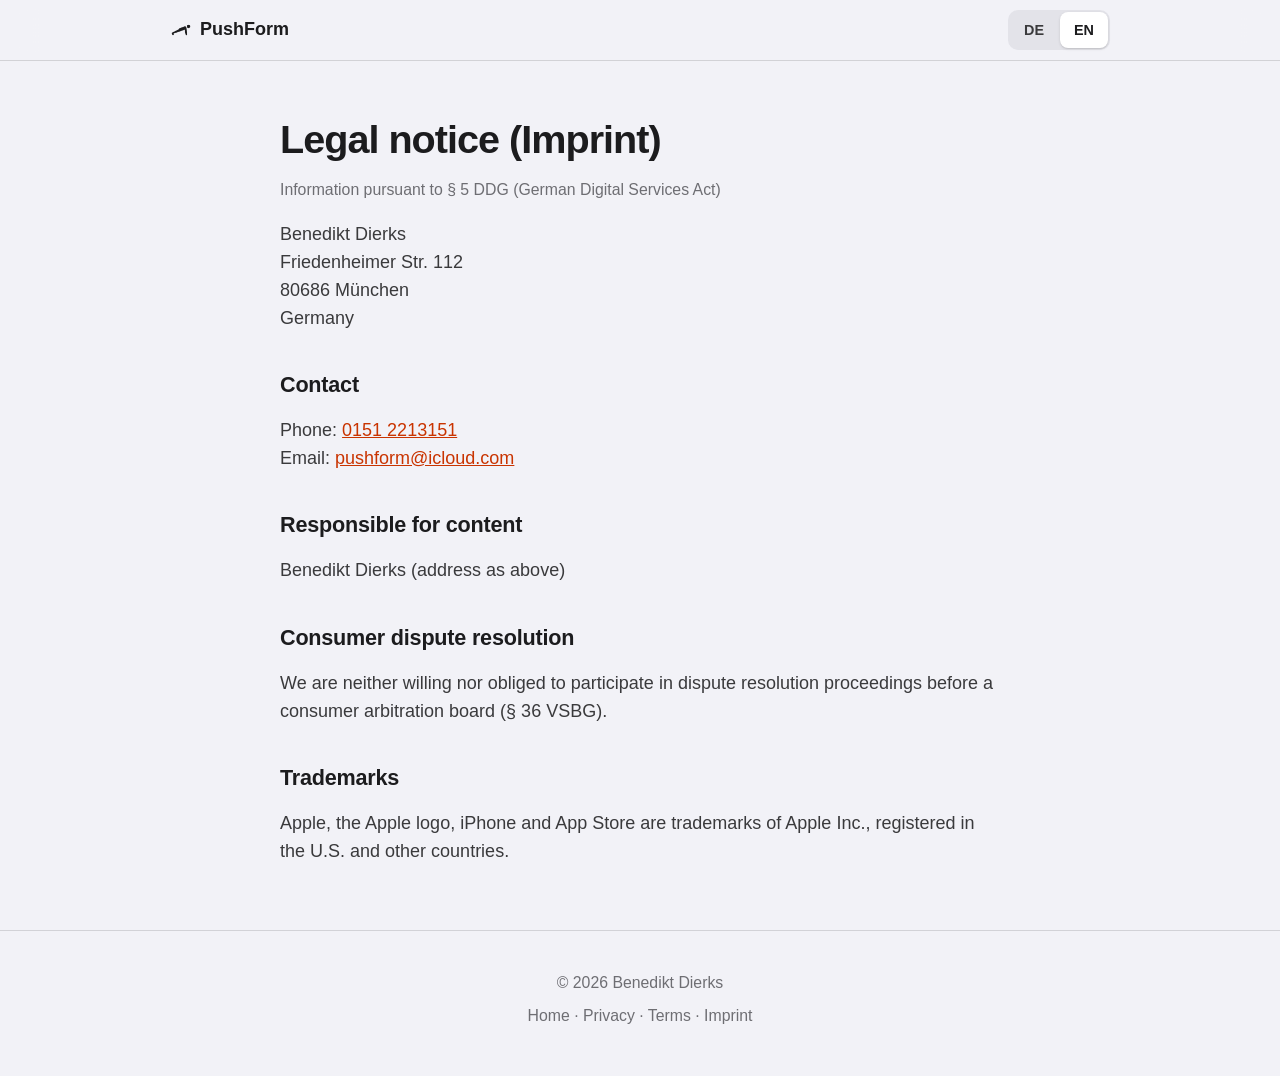
==== impressum.html @ 7917ceb8 "Website: Support-Seite in die FAQ der Startseite ueberfuehrt Fragen zu Loeschen, iCloud-Daten und Ch" ====
<!DOCTYPE html>
<html lang="de">
<head>
<meta charset="utf-8">
<meta name="viewport" content="width=device-width, initial-scale=1">
  <link rel="icon" href="favicon.ico" sizes="any">
  <link rel="icon" type="image/png" sizes="32x32" href="favicon-32.png">
  <link rel="apple-touch-icon" href="icon.png">
<meta name="robots" content="noindex, nofollow, noarchive">
<title>PushForm – Impressum</title>
<link rel="stylesheet" href="site.css">
</head>
<body class="doc">
<header class="site">
  <div class="topbar">
    <a class="brand" href="index.html"><span class="fig" aria-hidden="true"></span>PushForm</a>
    <span class="langsw" role="group" aria-label="Sprache" data-en-label="Language"><button type="button" data-lang="de" lang="de" aria-label="Deutsch" aria-pressed="false">DE</button><button type="button" data-lang="en" lang="en" aria-label="English" aria-pressed="false">EN</button></span>
  </div>
</header>


<h1>Impressum</h1>
<p class="meta">Angaben gemäß § 5 DDG (Digitale-Dienste-Gesetz)</p>

<p>
Benedikt Dierks<br>
Friedenheimer Str. 112<br>
80686 München<br>
Deutschland
</p>

<h2>Kontakt</h2>
<p>Telefon: <a href="tel:+491512213151">0151 2213151</a><br>
E-Mail: <a href="mailto:pushform@icloud.com">pushform@icloud.com</a></p>

<h2>Verantwortlich für den Inhalt nach § 18 Abs. 2 MStV</h2>
<p>Benedikt Dierks (Anschrift wie oben)</p>

<h2>Verbraucherstreitbeilegung</h2>
<p>Wir sind nicht bereit und nicht verpflichtet, an Streitbeilegungsverfahren vor einer Verbraucherschlichtungsstelle teilzunehmen (§ 36 VSBG).</p>

<!-- Markenhinweis: Pflicht, weil die Website das App-Store-Badge zeigt ("credit both Apple and the
     Apple Logo"), einmal je Website dort, wo die rechtlichen Hinweise stehen; ausserhalb der USA
     ohne ®-Zeichen. Quelle: developer.apple.com/app-store/marketing/guidelines (Credit Lines). -->
<h2>Markenhinweis</h2>
<p>Apple, das Apple-Logo, iPhone und App Store sind Marken der Apple Inc., eingetragen in den USA und weiteren Ländern.</p>

<hr>

<h1 id="en">Legal notice (Imprint)</h1>
<p class="meta">Information pursuant to § 5 DDG (German Digital Services Act)</p>

<p>
Benedikt Dierks<br>
Friedenheimer Str. 112<br>
80686 München<br>
Germany
</p>

<h2>Contact</h2>
<p>Phone: <a href="tel:+491512213151">0151 2213151</a><br>
Email: <a href="mailto:pushform@icloud.com">pushform@icloud.com</a></p>

<h2>Responsible for content</h2>
<p>Benedikt Dierks (address as above)</p>

<h2>Consumer dispute resolution</h2>
<p>We are neither willing nor obliged to participate in dispute resolution proceedings before a consumer arbitration board (§ 36 VSBG).</p>

<h2>Trademarks</h2>
<p>Apple, the Apple logo, iPhone and App Store are trademarks of Apple Inc., registered in the U.S. and other countries.</p>
<footer class="site site-foot">
    © 2026 Benedikt Dierks
    <div class="row">
      <a href="index.html" data-en="Home">Start</a> ·
      <a href="privacy.html" data-en="Privacy">Datenschutz</a> ·
      <a href="terms.html" data-en="Terms">Nutzungsbedingungen</a> ·
      <a href="impressum.html" data-en="Imprint">Impressum</a>
    </div>
  </footer>

<script>
(function(){
  var en=document.getElementById('en');
  var deN=[],enN=[];
  if(en){
    var start=en.previousElementSibling; while(start&&start.tagName!=='HR'){start=start.previousElementSibling;} if(!start)start=en;
    var inEn=false;
    Array.prototype.forEach.call(document.body.children,function(el){
      if(el.classList.contains('site')||el.tagName==='SCRIPT')return;
      if(el===start){inEn=true; if(el.tagName==='HR'){el.style.display='none'; return;}}
      (inEn?enN:deN).push(el);
    });
  }
  var nodes=document.querySelectorAll('[data-en]');
  var deTxt=[]; nodes.forEach(function(n){deTxt.push(n.innerHTML);});
  var btns=document.querySelectorAll('.langsw button');
  function apply(l){
    deN.forEach(function(e){e.style.display=l==='de'?'':'none';});
    enN.forEach(function(e){e.style.display=l==='en'?'':'none';});
    nodes.forEach(function(n,i){n.innerHTML=l==='en'?n.getAttribute('data-en'):deTxt[i];});
    document.documentElement.lang=l;
    try{localStorage.setItem('pf_lang',l);}catch(e){}
    btns.forEach(function(b){var on=b.getAttribute('data-lang')===l; b.classList.toggle('on',on); b.setAttribute('aria-pressed',on?'true':'false');}); document.querySelectorAll('[data-en-label]').forEach(function(n){ if(!n.dataset.deLabel) n.dataset.deLabel=n.getAttribute('aria-label'); n.setAttribute('aria-label', l==='en'?n.dataset.enLabel:n.dataset.deLabel); });
  }
  var q=(location.search.match(/[?&]lang=(de|en)/i)||[])[1];
  var init=q?q.toLowerCase():null;
  if(!init){try{init=localStorage.getItem('pf_lang');}catch(e){}}
  if(!init)init=(navigator.language||'en').toLowerCase().indexOf('de')===0?'de':'en';
  btns.forEach(function(b){b.addEventListener('click',function(){apply(b.getAttribute('data-lang'));});});
  var _hdr=document.querySelector('header'), _tg=document.querySelector('.nav-toggle');
  if(_tg&&_hdr){
    _tg.addEventListener('click',function(){var o=_hdr.classList.toggle('navopen');_tg.setAttribute('aria-expanded',o?'true':'false');});
    Array.prototype.forEach.call(_hdr.querySelectorAll('nav a'),function(a){a.addEventListener('click',function(){_hdr.classList.remove('navopen');_tg.setAttribute('aria-expanded','false');});});
  }
  apply(init);
})();
</script>
</body>
</html>
---- site.css ----
/* Gemeinsame Gestaltung aller Seiten (Startseite, Support, Datenschutz, Nutzungsbedingungen,
   Impressum). Farben wie in der App: iOS-Systemgrau (systemGroupedBackground) mit weissen bzw.
   dunkelgrauen Karten, Akzent Apple-System-Orange. Seitenspezifisches steht in der jeweiligen Seite. */

/* ---------- Farbtoken (hell / dunkel) ---------- */
:root { color-scheme: light dark;
  --bg1: #F2F2F7;            /* systemGroupedBackground */
  --bg3: #FFFFFF;            /* secondarySystemGroupedBackground */
  --card: #FFFFFF; --card-alt: #F2F2F7;
  --text: #1C1C1E; --body: #3A3A3C; --muted: #6E6E73; --line: rgba(60,60,67,.18);
  --accent: #C93400;         /* systemOrange mit erhoehtem Kontrast, fuer Text (5,2:1 auf Weiss) */
  --brand1: #FF9500; --brand2: #FFCC00; --star: #FF9F0A;
  --btn-bg: #FF9500; --btn-fg: #FFFFFF;   /* wie Color.brandKey (systemOrange) in der App */
  --seg-track: rgba(118,118,128,.12); --seg-on: #FFFFFF;
  --r-device: 14% / 6.45%;
  --edge: 0 0 0 1px rgba(60,60,67,.12);
  --shadow: 0 30px 60px -24px rgba(0,0,0,.30), 0 10px 24px -12px rgba(0,0,0,.14); }
@media (prefers-color-scheme: dark) { :root {
  --bg1: #000000; --bg3: #1C1C1E; --card: #1C1C1E; --card-alt: #2C2C2E;
  --text: #FFFFFF; --body: #E5E5EA; --muted: #98989F; --line: rgba(84,84,88,.65);
  --accent: #FFB340; --brand1: #FF9F0A; --btn-bg: #FF9F0A; --btn-fg: #FFFFFF;
  --seg-track: rgba(118,118,128,.24); --seg-on: #636366;
  --edge: 0 0 0 1px rgba(255,255,255,.16);
  --shadow: 0 30px 60px -24px rgba(0,0,0,.85), 0 10px 24px -12px rgba(0,0,0,.6); } }

* { box-sizing: border-box; }
/* 112,5 % = 18 px als Grundgroesse, folgt aber der Schrifteinstellung des Browsers */
html { font-size: 112.5%; scroll-behavior: smooth; scroll-padding-top: 5rem; }
@media (prefers-reduced-motion: reduce) { html { scroll-behavior: auto; } }
body { margin: 0; background: var(--bg1); color: var(--body); line-height: 1.55; font-size: 1rem;
       font-family: ui-sans-serif, -apple-system, BlinkMacSystemFont, "Segoe UI", Roboto, Helvetica, Arial, sans-serif;
       -webkit-font-smoothing: antialiased; }
a { color: var(--accent); }
.vh { position: absolute; width: 1px; height: 1px; overflow: hidden; clip: rect(0 0 0 0); white-space: nowrap; }

/* ---------- Kopfleiste: Marke links, Sprach-Umschalter rechts ---------- */
header.site { position: sticky; top: 0; z-index: 40; background: var(--bg1);
              background: color-mix(in srgb, var(--bg1) 92%, transparent);
              -webkit-backdrop-filter: saturate(180%) blur(16px); backdrop-filter: saturate(180%) blur(16px);
              border-bottom: 1px solid var(--line); }
.topbar { max-width: 980px; margin: 0 auto; padding: 10px 20px; display: flex; align-items: center; gap: 12px; }
.brand { display: flex; align-items: center; gap: 8px; font-weight: 700; color: var(--text); text-decoration: none; }
.brand .fig { width: 22px; height: 22px; background: var(--text);
              -webkit-mask: url(figure.png) center/contain no-repeat; mask: url(figure.png) center/contain no-repeat; }
.brand:focus-visible { outline: 3px solid var(--accent); outline-offset: 3px; border-radius: 8px; }

/* Sprach-Umschalter im Stil eines iOS-Segmentschalters */
.langsw { margin-left: auto; display: inline-flex; padding: 2px; gap: 2px; border-radius: 10px; background: var(--seg-track); }
.langsw button { font: inherit; font-size: .8rem; font-weight: 600; min-width: 48px; min-height: 36px; padding: 4px 12px;
                 border: 0; border-radius: 8px; background: transparent; color: var(--body); cursor: pointer;
                 transition: background-color .2s ease, box-shadow .2s ease; }
.langsw button.on { background: var(--seg-on); color: var(--text); box-shadow: 0 1px 3px rgba(0,0,0,.12), 0 1px 1px rgba(0,0,0,.06); }
.langsw button:focus-visible { outline: 3px solid var(--accent); outline-offset: 1px; }
@media (prefers-reduced-motion: reduce) { .langsw button { transition: none; } }
@media (max-width: 48em) { .langsw button { min-height: 44px; } }

/* ---------- Knopf ---------- */
.btn { display: inline-block; background: var(--btn-bg); color: var(--btn-fg); padding: 13px 26px; border-radius: 999px;
       text-decoration: none; font-weight: 700; font-size: 1rem; }
.btn:hover { filter: brightness(1.06); }
.btn:focus-visible { outline: 3px solid var(--accent); outline-offset: 3px; }

/* ---------- Fuss ---------- */
footer.site-foot { text-align: center; color: var(--muted); font-size: .88rem; padding: 40px 20px 48px; border-top: 1px solid var(--line); }
footer.site-foot a { color: var(--muted); text-decoration: none; white-space: nowrap; }
footer.site-foot a:hover, footer.site-foot a:focus-visible { color: var(--text); text-decoration: underline; }
footer.site-foot .row { margin-top: 8px; }

/* ---------- Textseiten (Support, Datenschutz, Nutzungsbedingungen, Impressum) ----------
   Der Inhalt steht direkt im body (das Sprachskript teilt DE/EN an den body-Kindern),
   deshalb wird jedes Kind auf die Lesebreite begrenzt. */
body.doc > :not(header):not(footer):not(script):not(dialog) { max-width: 760px; margin-left: auto; margin-right: auto; padding-left: 20px; padding-right: 20px; }
body.doc > ul, body.doc > ol { padding-left: calc(20px + 1.4em); }
body.doc > h1:first-of-type, body.doc > h1#en { margin-top: 56px; }
body.doc h1 { font-size: clamp(1.7rem, 3.6vw, 2.2rem); line-height: 1.15; letter-spacing: -.025em; color: var(--text); font-weight: 750; margin-bottom: 8px; }
body.doc h2 { font-size: 1.2rem; line-height: 1.25; letter-spacing: -.01em; color: var(--text); margin-top: 2.2rem; }
body.doc h3 { font-size: 1.02rem; color: var(--text); margin-top: 1.6rem; }
body.doc p, body.doc li { color: var(--body); }
body.doc .meta { color: var(--muted); font-size: .88rem; }
body.doc hr { border: 0; border-top: 1px solid var(--line); margin: 4rem auto; }
body.doc table { border-collapse: collapse; width: 100%; }
body.doc th, body.doc td { text-align: left; padding: 8px 10px; border-bottom: 1px solid var(--line); vertical-align: top; }
body.doc footer.site-foot { margin-top: 64px; }
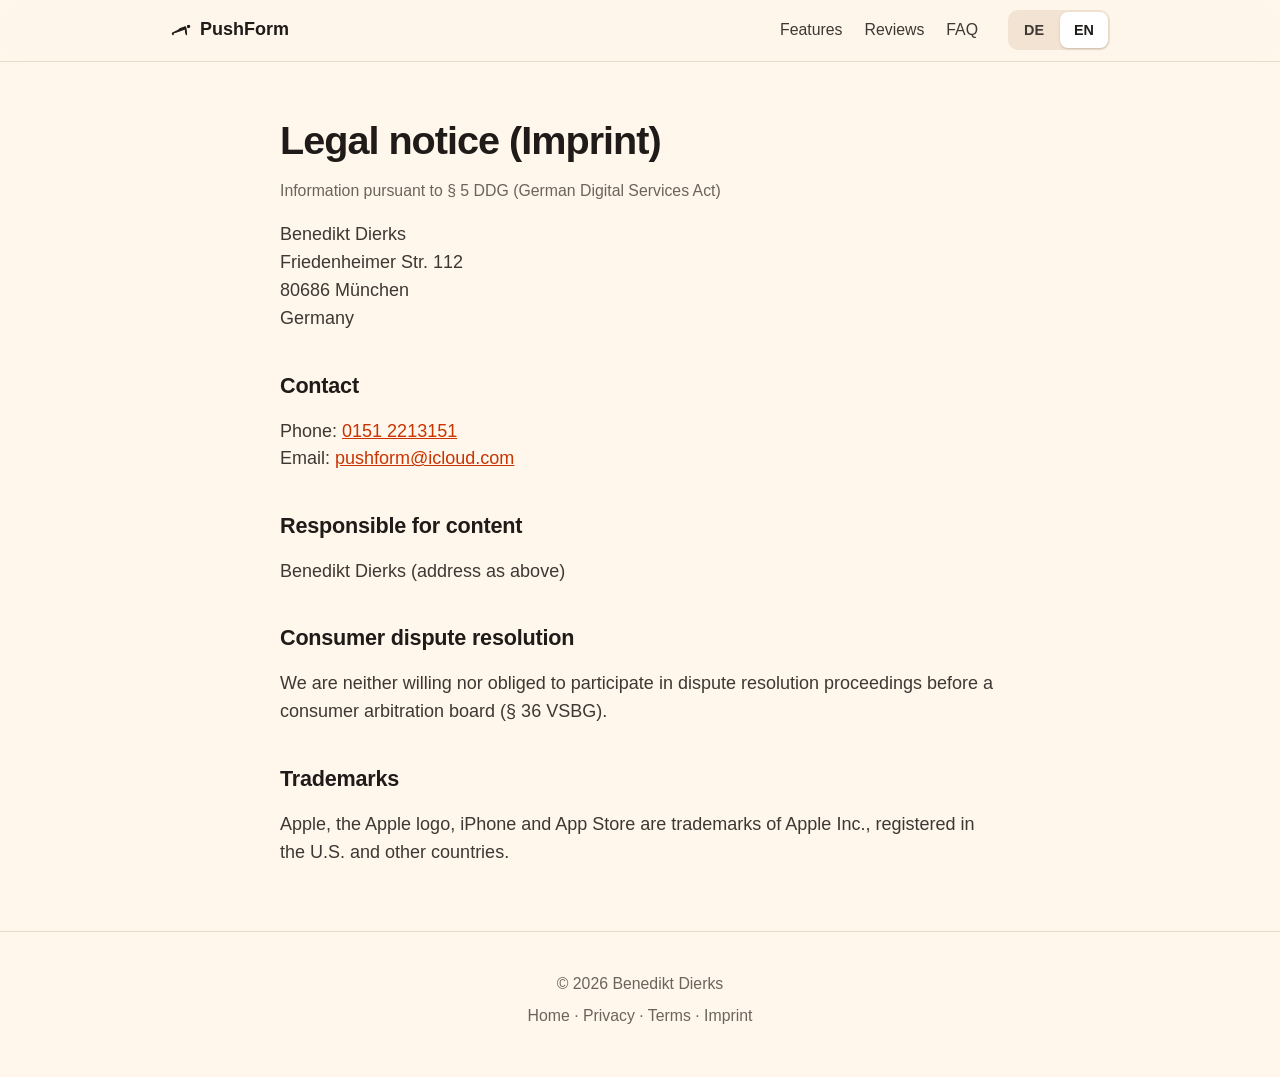
==== commit 524a4f87: "Website: heller Hintergrund zartes Orange, warme Grautoene, Sprungmarken in der Kopfleiste Co-Author" ====
--- a/impressum.html
+++ b/impressum.html
@@ -14,6 +14,7 @@
 <header class="site">
   <div class="topbar">
     <a class="brand" href="index.html"><span class="fig" aria-hidden="true"></span>PushForm</a>
+    <nav class="topnav" aria-label="Bereiche" data-en-label="Sections"><a href="index.html#funktionen" data-en="Features">Funktionen</a><a href="index.html#bewertungen" data-en="Reviews">Bewertungen</a><a href="index.html#fragen" data-en="FAQ">Fragen</a></nav>
     <span class="langsw" role="group" aria-label="Sprache" data-en-label="Language"><button type="button" data-lang="de" lang="de" aria-label="Deutsch" aria-pressed="false">DE</button><button type="button" data-lang="en" lang="en" aria-label="English" aria-pressed="false">EN</button></span>
   </div>
 </header>
--- a/site.css
+++ b/site.css
@@ -4,17 +4,18 @@
 
 /* ---------- Farbtoken (hell / dunkel) ---------- */
 :root { color-scheme: light dark;
-  --bg1: #F2F2F7;            /* systemGroupedBackground */
-  --bg3: #FFFFFF;            /* secondarySystemGroupedBackground */
-  --card: #FFFFFF; --card-alt: #F2F2F7;
-  --text: #1C1C1E; --body: #3A3A3C; --muted: #6E6E73; --line: rgba(60,60,67,.18);
-  --accent: #C93400;         /* systemOrange mit erhoehtem Kontrast, fuer Text (5,2:1 auf Weiss) */
+  /* Hell: warmer Creme-Ton passend zum Orange der App (Variante C), warme statt blaue Grautoene */
+  --bg1: #FFF6EC;            /* zartes Orange */
+  --bg3: #FFFFFF;
+  --card: #FFFFFF; --card-alt: #FFF6EC;
+  --text: #1E1B18; --body: #3D3833; --muted: #6B645C; --line: rgba(120,70,20,.16);   /* muted 5,4:1 auf Creme */
+  --accent: #C93400;         /* systemOrange mit erhoehtem Kontrast, fuer kleine Schrift (4,9:1 auf Creme) */
   --brand1: #FF9500; --brand2: #FFCC00; --star: #FF9F0A;
   --btn-bg: #FF9500; --btn-fg: #FFFFFF;   /* wie Color.brandKey (systemOrange) in der App */
-  --seg-track: rgba(118,118,128,.12); --seg-on: #FFFFFF;
+  --seg-track: rgba(150,90,30,.12); --seg-on: #FFFFFF;
   --r-device: 14% / 6.45%;
-  --edge: 0 0 0 1px rgba(60,60,67,.12);
-  --shadow: 0 30px 60px -24px rgba(0,0,0,.30), 0 10px 24px -12px rgba(0,0,0,.14); }
+  --edge: 0 0 0 1px rgba(120,70,20,.12);
+  --shadow: 0 30px 60px -24px rgba(70,35,0,.28), 0 10px 24px -12px rgba(70,35,0,.12); }
 @media (prefers-color-scheme: dark) { :root {
   --bg1: #000000; --bg3: #1C1C1E; --card: #1C1C1E; --card-alt: #2C2C2E;
   --text: #FFFFFF; --body: #E5E5EA; --muted: #98989F; --line: rgba(84,84,88,.65);
@@ -43,6 +44,20 @@
 .brand .fig { width: 22px; height: 22px; background: var(--text);
               -webkit-mask: url(figure.png) center/contain no-repeat; mask: url(figure.png) center/contain no-repeat; }
 .brand:focus-visible { outline: 3px solid var(--accent); outline-offset: 3px; border-radius: 8px; }
+
+/* Sprungmarken zu den Abschnitten der Startseite */
+.topnav { margin-left: auto; display: flex; align-items: center; gap: 22px; }
+.topnav a { color: var(--body); text-decoration: none; font-size: .88rem; font-weight: 500; padding: 8px 0; }
+.topnav a:hover { color: var(--text); text-decoration: underline; text-underline-offset: 4px; }
+.topnav a:focus-visible { outline: 3px solid var(--accent); outline-offset: 2px; border-radius: 6px; }
+.topnav + .langsw { margin-left: 18px; }
+@media (max-width: 48em) {
+  html { scroll-padding-top: 7.5rem; }
+  .topbar { flex-wrap: wrap; row-gap: 2px; }
+  .topnav { order: 3; width: 100%; margin-left: 0; justify-content: center; gap: 4px 22px; }
+  .topnav a { padding: 6px 2px; font-size: .85rem; }
+  .topnav + .langsw { margin-left: auto; }
+}
 
 /* Sprach-Umschalter im Stil eines iOS-Segmentschalters */
 .langsw { margin-left: auto; display: inline-flex; padding: 2px; gap: 2px; border-radius: 10px; background: var(--seg-track); }
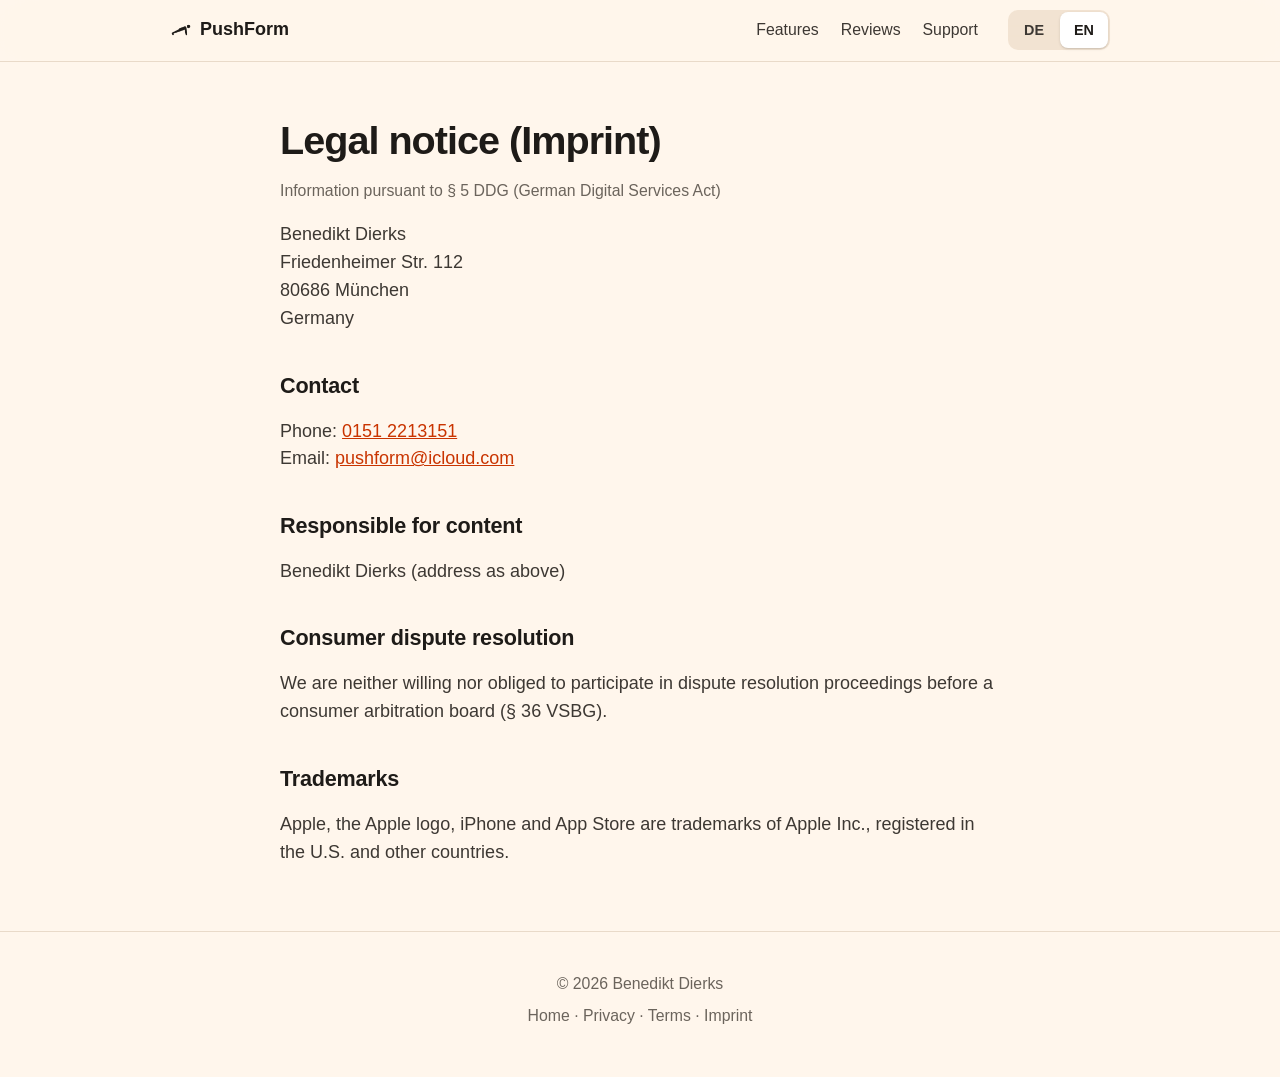
==== commit 436b23b3: "Website: Kopfleiste Features/Support, Kontakt-Karte mit E-Mail unter den FAQ Co-Authored-By: Claude " ====
--- a/impressum.html
+++ b/impressum.html
@@ -14,7 +14,7 @@
 <header class="site">
   <div class="topbar">
     <a class="brand" href="index.html"><span class="fig" aria-hidden="true"></span>PushForm</a>
-    <nav class="topnav" aria-label="Bereiche" data-en-label="Sections"><a href="index.html#funktionen" data-en="Features">Funktionen</a><a href="index.html#bewertungen" data-en="Reviews">Bewertungen</a><a href="index.html#fragen" data-en="FAQ">Fragen</a></nav>
+    <nav class="topnav" aria-label="Bereiche" data-en-label="Sections"><a href="index.html#funktionen" data-en="Features">Features</a><a href="index.html#bewertungen" data-en="Reviews">Bewertungen</a><a href="index.html#fragen" data-en="Support">Support</a></nav>
     <span class="langsw" role="group" aria-label="Sprache" data-en-label="Language"><button type="button" data-lang="de" lang="de" aria-label="Deutsch" aria-pressed="false">DE</button><button type="button" data-lang="en" lang="en" aria-label="English" aria-pressed="false">EN</button></span>
   </div>
 </header>
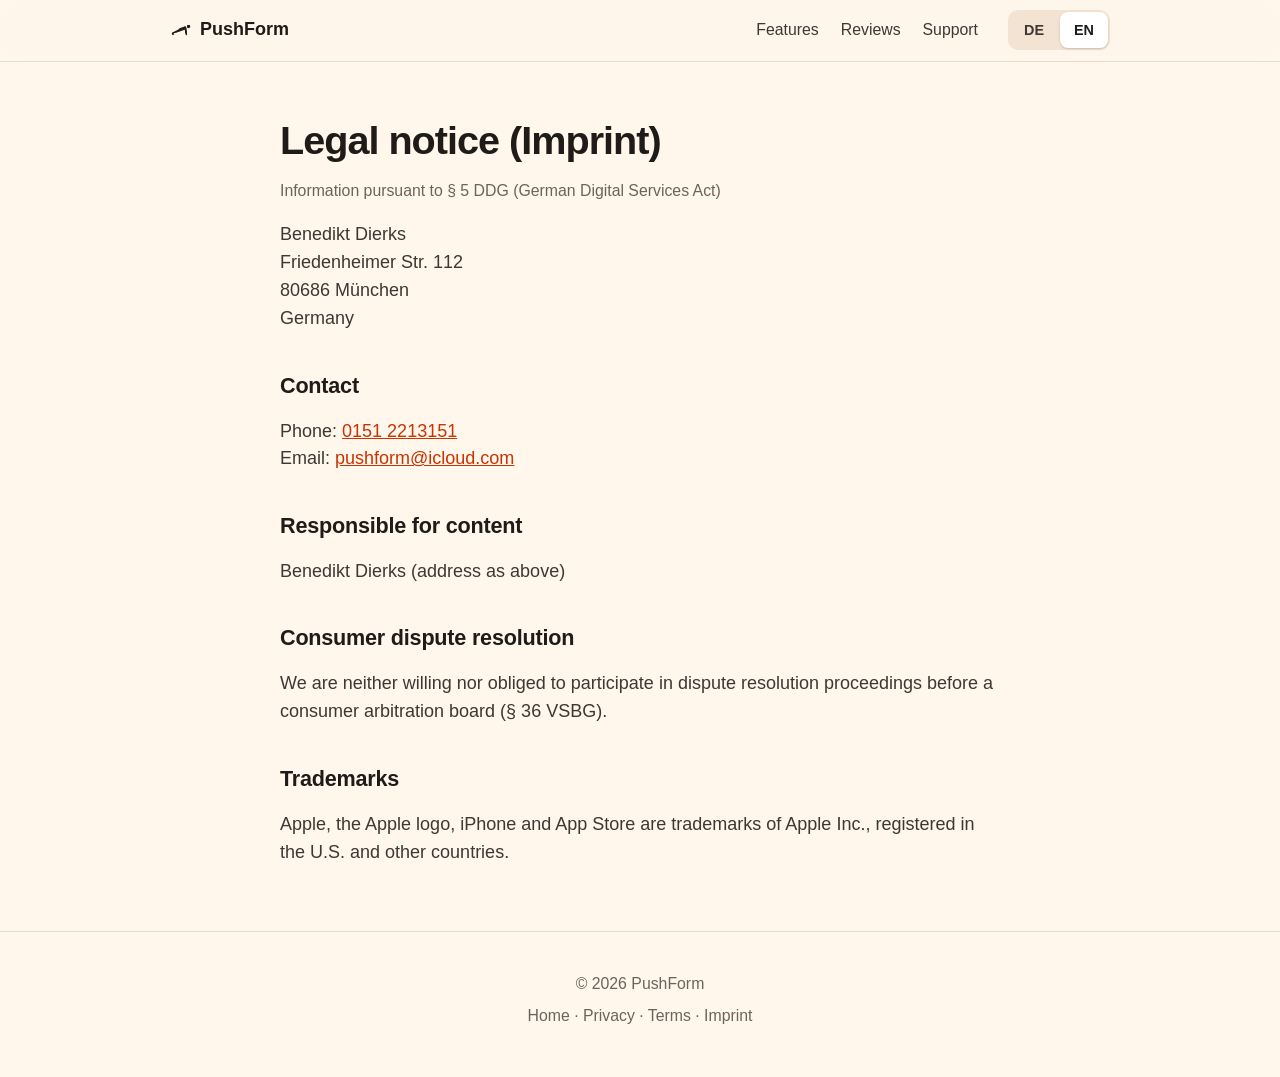
==== commit a3c4349d: "Website: Fusszeile auf allen Seiten einheitlich '© 2026 PushForm' Co-Authored-By: Claude Opus 5.5 <n" ====
--- a/impressum.html
+++ b/impressum.html
@@ -71,7 +71,7 @@
 <h2>Trademarks</h2>
 <p>Apple, the Apple logo, iPhone and App Store are trademarks of Apple Inc., registered in the U.S. and other countries.</p>
 <footer class="site site-foot">
-    © 2026 Benedikt Dierks
+    © 2026 PushForm
     <div class="row">
       <a href="index.html" data-en="Home">Start</a> ·
       <a href="privacy.html" data-en="Privacy">Datenschutz</a> ·
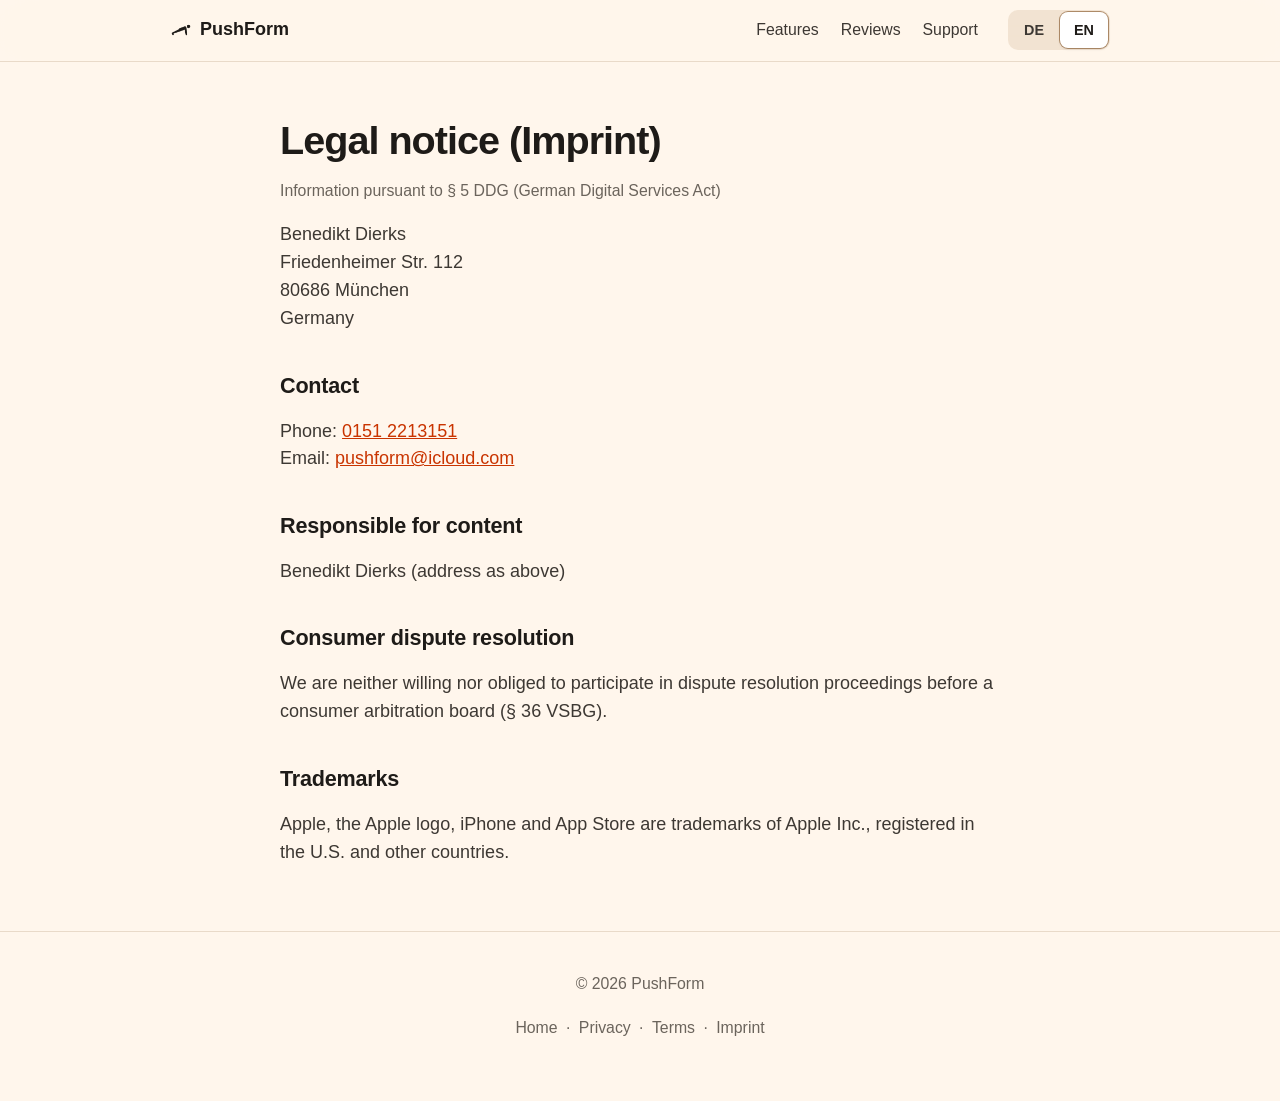
==== commit e8a5baa1: "Website: Befunde der Gesamtpruefung behoben - FAQ-Daten fuer Google sauber aus dem sichtbaren Text (" ====
--- a/impressum.html
+++ b/impressum.html
@@ -9,15 +9,18 @@
 <meta name="robots" content="noindex, nofollow, noarchive">
 <title>PushForm – Impressum</title>
 <link rel="stylesheet" href="site.css">
+<script>document.documentElement.classList.add('js');</script>
 </head>
 <body class="doc">
 <header class="site">
+  <a class="skip" href="#inhalt" data-en="Skip to content">Zum Inhalt</a>
   <div class="topbar">
     <a class="brand" href="index.html"><span class="fig" aria-hidden="true"></span>PushForm</a>
     <nav class="topnav" aria-label="Bereiche" data-en-label="Sections"><a href="index.html#funktionen" data-en="Features">Features</a><a href="index.html#bewertungen" data-en="Reviews">Bewertungen</a><a href="index.html#fragen" data-en="Support">Support</a></nav>
     <span class="langsw" role="group" aria-label="Sprache" data-en-label="Language"><button type="button" data-lang="de" lang="de" aria-label="Deutsch" aria-pressed="false">DE</button><button type="button" data-lang="en" lang="en" aria-label="English" aria-pressed="false">EN</button></span>
   </div>
 </header>
+<span id="inhalt" class="site skip-target" tabindex="-1"></span>
 
 
 <h1>Impressum</h1>
@@ -109,11 +112,6 @@
   if(!init){try{init=localStorage.getItem('pf_lang');}catch(e){}}
   if(!init)init=(navigator.language||'en').toLowerCase().indexOf('de')===0?'de':'en';
   btns.forEach(function(b){b.addEventListener('click',function(){apply(b.getAttribute('data-lang'));});});
-  var _hdr=document.querySelector('header'), _tg=document.querySelector('.nav-toggle');
-  if(_tg&&_hdr){
-    _tg.addEventListener('click',function(){var o=_hdr.classList.toggle('navopen');_tg.setAttribute('aria-expanded',o?'true':'false');});
-    Array.prototype.forEach.call(_hdr.querySelectorAll('nav a'),function(a){a.addEventListener('click',function(){_hdr.classList.remove('navopen');_tg.setAttribute('aria-expanded','false');});});
-  }
   apply(init);
 })();
 </script>
--- a/site.css
+++ b/site.css
@@ -1,6 +1,6 @@
-/* Gemeinsame Gestaltung aller Seiten (Startseite, Support, Datenschutz, Nutzungsbedingungen,
-   Impressum). Farben wie in der App: iOS-Systemgrau (systemGroupedBackground) mit weissen bzw.
-   dunkelgrauen Karten, Akzent Apple-System-Orange. Seitenspezifisches steht in der jeweiligen Seite. */
+/* Gemeinsame Gestaltung aller Seiten (Startseite, Datenschutz, Nutzungsbedingungen, Impressum).
+   Hell: warmer Cremeton passend zum App-Orange; dunkel: Schwarz mit dunkelgrauen Karten wie in der App.
+   Akzent Apple-System-Orange. Seitenspezifisches steht in der jeweiligen Seite. */
 
 /* ---------- Farbtoken (hell / dunkel) ---------- */
 :root { color-scheme: light dark;
@@ -12,7 +12,7 @@
   --accent: #C93400;         /* systemOrange mit erhoehtem Kontrast, fuer kleine Schrift (4,9:1 auf Creme) */
   --brand1: #FF9500; --brand2: #FFCC00; --star: #FF9F0A;
   --btn-bg: #FF9500; --btn-fg: #FFFFFF;   /* wie Color.brandKey (systemOrange) in der App */
-  --seg-track: rgba(150,90,30,.12); --seg-on: #FFFFFF;
+  --seg-track: rgba(150,90,30,.12); --seg-on: #FFFFFF; --seg-ring: rgba(120,70,20,.55);
   --r-device: 14% / 6.45%;
   --edge: 0 0 0 1px rgba(120,70,20,.12);
   --shadow: 0 30px 60px -24px rgba(70,35,0,.28), 0 10px 24px -12px rgba(70,35,0,.12); }
@@ -20,7 +20,7 @@
   --bg1: #000000; --bg3: #1C1C1E; --card: #1C1C1E; --card-alt: #2C2C2E;
   --text: #FFFFFF; --body: #E5E5EA; --muted: #98989F; --line: rgba(84,84,88,.65);
   --accent: #FFB340; --brand1: #FF9F0A; --btn-bg: #FF9F0A; --btn-fg: #FFFFFF;
-  --seg-track: rgba(118,118,128,.24); --seg-on: #636366;
+  --seg-track: rgba(118,118,128,.24); --seg-on: #636366; --seg-ring: rgba(255,255,255,.55);
   --edge: 0 0 0 1px rgba(255,255,255,.16);
   --shadow: 0 30px 60px -24px rgba(0,0,0,.85), 0 10px 24px -12px rgba(0,0,0,.6); } }
 
@@ -46,7 +46,7 @@
 .brand:focus-visible { outline: 3px solid var(--accent); outline-offset: 3px; border-radius: 8px; }
 
 /* Sprungmarken zu den Abschnitten der Startseite */
-.topnav { margin-left: auto; display: flex; align-items: center; gap: 22px; }
+.topnav { margin-left: auto; display: flex; flex-wrap: wrap; align-items: center; gap: 22px; }
 .topnav a { color: var(--body); text-decoration: none; font-size: .88rem; font-weight: 500; padding: 8px 0; }
 .topnav a:hover { color: var(--text); text-decoration: underline; text-underline-offset: 4px; }
 .topnav a:focus-visible { outline: 3px solid var(--accent); outline-offset: 2px; border-radius: 6px; }
@@ -54,8 +54,8 @@
 @media (max-width: 48em) {
   html { scroll-padding-top: 7.5rem; }
   .topbar { flex-wrap: wrap; row-gap: 2px; }
-  .topnav { order: 3; width: 100%; margin-left: 0; justify-content: center; gap: 4px 22px; }
-  .topnav a { padding: 6px 2px; font-size: .85rem; }
+  .topnav { order: 3; width: 100%; margin-left: 0; justify-content: center; gap: 0 12px; }
+  .topnav a { padding: 10px 5px; font-size: .85rem; }
   .topnav + .langsw { margin-left: auto; }
 }
 
@@ -64,7 +64,9 @@
 .langsw button { font: inherit; font-size: .8rem; font-weight: 600; min-width: 48px; min-height: 36px; padding: 4px 12px;
                  border: 0; border-radius: 8px; background: transparent; color: var(--body); cursor: pointer;
                  transition: background-color .2s ease, box-shadow .2s ease; }
-.langsw button.on { background: var(--seg-on); color: var(--text); box-shadow: 0 1px 3px rgba(0,0,0,.12), 0 1px 1px rgba(0,0,0,.06); }
+.langsw button.on { background: var(--seg-on); color: var(--text); font-weight: 800;
+                    box-shadow: 0 0 0 1px var(--seg-ring), 0 1px 3px rgba(0,0,0,.12); }
+html:not(.js) .langsw { display: none; }   /* ohne Skript kein Sprachwechsel – dann auch keine Knoepfe */
 .langsw button:focus-visible { outline: 3px solid var(--accent); outline-offset: 1px; }
 @media (prefers-reduced-motion: reduce) { .langsw button { transition: none; } }
 @media (max-width: 48em) { .langsw button { min-height: 44px; } }
@@ -77,22 +79,28 @@
 
 /* ---------- Fuss ---------- */
 footer.site-foot { text-align: center; color: var(--muted); font-size: .88rem; padding: 40px 20px 48px; border-top: 1px solid var(--line); }
-footer.site-foot a { color: var(--muted); text-decoration: none; white-space: nowrap; }
+footer.site-foot a { color: var(--muted); text-decoration: none; white-space: nowrap; display: inline-block; padding: 12px 4px; }
 footer.site-foot a:hover, footer.site-foot a:focus-visible { color: var(--text); text-decoration: underline; }
 footer.site-foot .row { margin-top: 8px; }
 
-/* ---------- Textseiten (Support, Datenschutz, Nutzungsbedingungen, Impressum) ----------
+/* ---------- Textseiten (Datenschutz, Nutzungsbedingungen, Impressum) ----------
    Der Inhalt steht direkt im body (das Sprachskript teilt DE/EN an den body-Kindern),
    deshalb wird jedes Kind auf die Lesebreite begrenzt. */
-body.doc > :not(header):not(footer):not(script):not(dialog) { max-width: 760px; margin-left: auto; margin-right: auto; padding-left: 20px; padding-right: 20px; }
+body.doc > :where(:not(header, footer, script, dialog, .skip-target)) { max-width: 760px; margin-left: auto; margin-right: auto; padding-left: 20px; padding-right: 20px; }
 body.doc > ul, body.doc > ol { padding-left: calc(20px + 1.4em); }
 body.doc > h1:first-of-type, body.doc > h1#en { margin-top: 56px; }
+body.doc h1, body.doc h2 { overflow-wrap: anywhere; -webkit-hyphens: auto; hyphens: auto; }
 body.doc h1 { font-size: clamp(1.7rem, 3.6vw, 2.2rem); line-height: 1.15; letter-spacing: -.025em; color: var(--text); font-weight: 750; margin-bottom: 8px; }
 body.doc h2 { font-size: 1.2rem; line-height: 1.25; letter-spacing: -.01em; color: var(--text); margin-top: 2.2rem; }
-body.doc h3 { font-size: 1.02rem; color: var(--text); margin-top: 1.6rem; }
 body.doc p, body.doc li { color: var(--body); }
 body.doc .meta { color: var(--muted); font-size: .88rem; }
 body.doc hr { border: 0; border-top: 1px solid var(--line); margin: 4rem auto; }
-body.doc table { border-collapse: collapse; width: 100%; }
-body.doc th, body.doc td { text-align: left; padding: 8px 10px; border-bottom: 1px solid var(--line); vertical-align: top; }
 body.doc footer.site-foot { margin-top: 64px; }
+
+/* ---------- Direkt zum Inhalt (Tastatur) ---------- */
+.skip { position: absolute; left: 12px; top: -60px; z-index: 60; background: var(--text); color: var(--bg1); padding: 10px 16px; border-radius: 10px; text-decoration: none; font-weight: 600; }
+.skip:focus { top: 10px; }
+.skip-target:focus { outline: none; }
+
+/* ---------- Druck ---------- */
+@media print { header.site { position: static; -webkit-backdrop-filter: none; backdrop-filter: none; } .langsw, .topnav, .skip { display: none; } }
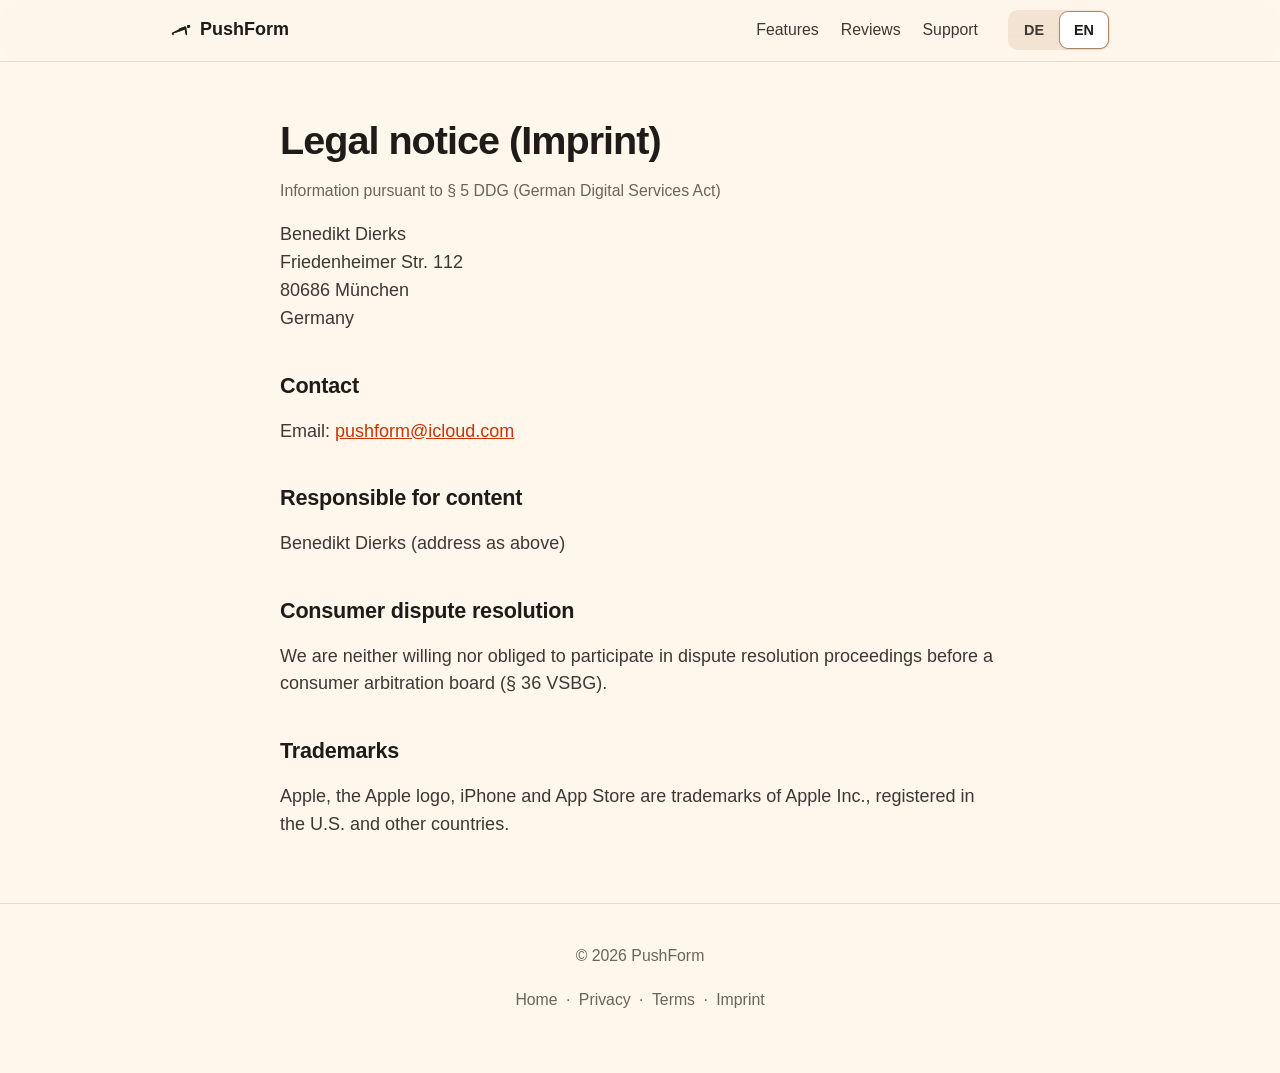
==== commit 5e3a3275: "Impressum: Telefonnummer entfernt (E-Mail genuegt fuer die schnelle Kontaktaufnahme) Co-Authored-By:" ====
--- a/impressum.html
+++ b/impressum.html
@@ -34,8 +34,7 @@
 </p>
 
 <h2>Kontakt</h2>
-<p>Telefon: <a href="tel:+491512213151">0151 2213151</a><br>
-E-Mail: <a href="mailto:pushform@icloud.com">pushform@icloud.com</a></p>
+<p>E-Mail: <a href="mailto:pushform@icloud.com">pushform@icloud.com</a></p>
 
 <h2>Verantwortlich für den Inhalt nach § 18 Abs. 2 MStV</h2>
 <p>Benedikt Dierks (Anschrift wie oben)</p>
@@ -62,8 +61,7 @@
 </p>
 
 <h2>Contact</h2>
-<p>Phone: <a href="tel:+491512213151">0151 2213151</a><br>
-Email: <a href="mailto:pushform@icloud.com">pushform@icloud.com</a></p>
+<p>Email: <a href="mailto:pushform@icloud.com">pushform@icloud.com</a></p>
 
 <h2>Responsible for content</h2>
 <p>Benedikt Dierks (address as above)</p>
